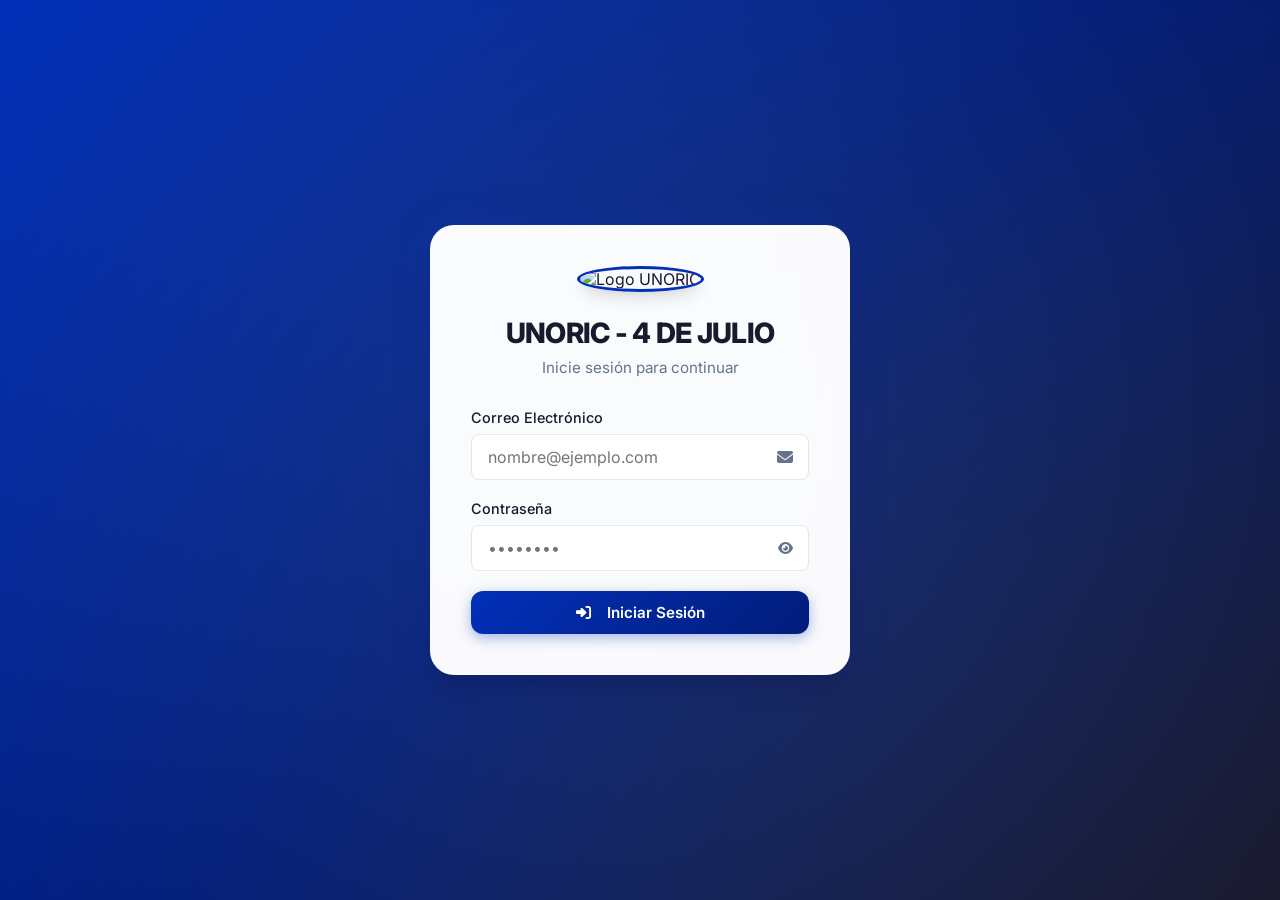
==== index.html @ 1149385a "Add new views for dashboard, lot management, monthly payments, PDF generation, regularization, membe" ====
<!DOCTYPE html>
<html lang="es">

<head>
    <meta charset="UTF-8">
    <meta name="viewport" content="width=device-width, initial-scale=1.0">
    <title>Sistema de Gestión - UNORIC 4 de Julio</title>
    <link rel="stylesheet" href="css/styles.css">
    <link rel="stylesheet" href="css/socios.css">
    <link rel="stylesheet" href="css/lotes.css">
    <link rel="stylesheet" href="css/pagos.css">
    <link rel="manifest" href="manifest.json">
    <meta name="theme-color" content="#0230B9">
    <meta name="apple-mobile-web-app-capable" content="yes">
    <meta name="apple-mobile-web-app-status-bar-style" content="black-translucent">
    <link rel="apple-touch-icon" href="https://i.ibb.co/1tgLKr62/Gemini-Generated-Image-yqe70kyqe70kyqe7.webp">
    <link rel="stylesheet" href="https://cdnjs.cloudflare.com/ajax/libs/font-awesome/6.4.0/css/all.min.css">
    <script src="https://cdn.jsdelivr.net/npm/@supabase/supabase-js@2"></script>
</head>

<body>

    <!-- Login View -->
    <div id="login-view" class="login-container">
        <div class="login-card">
            <img src="https://i.ibb.co/1tgLKr62/Gemini-Generated-Image-yqe70kyqe70kyqe7.webp" alt="Logo UNORIC"
                class="login-logo" style="border-radius: 50%;">
            <h1 class="login-title">UNORIC - 4 DE JULIO</h1>
            <p class="login-subtitle">Inicie sesión para continuar</p>

            <form id="login-form">
                <div class="form-group">
                    <label for="email" class="form-label">Correo Electrónico</label>
                    <div class="input-wrapper">
                        <input type="email" id="email" class="form-input" placeholder="nombre@ejemplo.com" required>
                        <i class="fas fa-envelope password-toggle" style="pointer-events: none;"></i>
                    </div>
                </div>
                <div class="form-group">
                    <label for="password" class="form-label">Contraseña</label>
                    <div class="input-wrapper">
                        <input type="password" id="password" class="form-input" placeholder="••••••••" required>
                        <button type="button" id="toggle-password" class="password-toggle">
                            <i class="fas fa-eye"></i>
                        </button>
                    </div>
                </div>
                <button type="submit" class="btn btn-primary">
                    <i class="fas fa-sign-in-alt" style="margin-right: 0.5rem;"></i> Iniciar Sesión
                </button>
                <div id="login-error" class="error-message"></div>
            </form>
        </div>
    </div>

    <!-- App Layout (Hidden by default) -->
    <div id="app-layout" class="app-layout hidden">
        <button id="mobile-menu-toggle" class="mobile-menu-toggle">
            <i class="fas fa-bars"></i>
        </button>

        <button id="quick-home-btn" class="mobile-menu-toggle" style="top: 4.25rem;" title="Ir al Inicio">
            <i class="fas fa-house"></i>
        </button>

        <!-- Contenedor dinámico de botones de eventos en curso -->
        <div id="live-events-container"></div>

        <aside id="sidebar" class="sidebar">
            <div class="sidebar-header">
                <img src="https://i.ibb.co/1tgLKr62/Gemini-Generated-Image-yqe70kyqe70kyqe7.webp" alt="Logo UNORIC"
                    class="sidebar-logo">
                <span class="sidebar-title">UNORIC</span>
                <button id="sidebar-close-btn" class="sidebar-close-btn" title="Cerrar menú">
                    <i class="fas fa-times"></i>
                </button>
            </div>

            <nav class="nav-menu">
                <a href="#dashboard" class="nav-item active" data-view="dashboard" data-module="dashboard">
                    <i class="fas fa-house"></i>
                    <span>Inicio</span>
                </a>

                <a href="#mensualidad" class="nav-item" data-view="mensualidad" data-module="mensualidad">
                    <i class="fas fa-calendar-check"></i>
                    <span>Cobro mensualidad</span>
                </a>

                <a href="#caja" class="nav-item" data-view="caja" data-module="caja">
                    <i class="fas fa-cash-register"></i>
                    <span>Caja</span>
                </a>

                <a href="#socios" class="nav-item" data-view="socios">
                    <i class="fas fa-users"></i>
                    <span>Socios</span>
                </a>
                <a href="#lotes" class="nav-item" data-view="lotes">
                    <i class="fas fa-map-marked-alt"></i>
                    <span>Lotes</span>
                </a>

                <a href="#cobros" class="nav-item" data-view="cobros" data-module="cobros">
                    <i class="fas fa-cash-register"></i>
                    <span>Cobros</span>
                </a>
                <a href="#convocatorias" class="nav-item" data-view="convocatorias" data-module="convocatorias">
                    <i class="fas fa-bullhorn"></i>
                    <span>Convocatorias</span>
                </a>
                <a href="#regularizacion" class="nav-item" data-view="regularizacion" data-module="regularizacion">
                    <i class="fas fa-clipboard-check"></i>
                    <span>Regularización</span>
                </a>
                <a href="#tipos_pago" class="nav-item" data-view="tipos_pago" data-module="tipos_pago">
                    <i class="fas fa-tags"></i>
                    <span>Tipos de pago</span>
                </a>

                <a href="#pdf" class="nav-item" data-view="pdf" data-module="pdf">
                    <i class="fas fa-file-pdf"></i>
                    <span>Generar PDF</span>
                </a>
            </nav>

            <div class="user-profile">
                <div class="user-avatar">
                    <i class="fas fa-user"></i>
                </div>
                <div class="user-info">
                    <div id="user-name" class="user-name">Usuario</div>
                    <div id="user-role" class="user-role">Rol</div>
                </div>
                <button id="logout-btn" class="logout-btn" title="Cerrar Sesión">
                    <i class="fas fa-sign-out-alt"></i>
                </button>
            </div>
        </aside>

        <main id="main-content" class="main-content">
            <!-- Dynamic Content will be loaded here -->
        </main>
    </div>

    <!-- Global Loader -->
    <div id="app-loader" class="app-loader hidden" aria-hidden="true">
        <div class="app-loader-card">
            <div class="app-loader-spinner" aria-hidden="true"></div>
            <div id="app-loader-text" class="app-loader-text">Cargando...</div>
        </div>
    </div>

    <!-- Socio Edit Modal -->
    <div id="socio-modal" class="modal hidden" aria-hidden="true" role="dialog" aria-modal="true">
        <div class="modal-backdrop" data-modal-close="true"></div>
        <div class="modal-card" role="document">
            <div class="modal-header">
                <div>
                    <div class="modal-title">Editar socio</div>
                    <div class="modal-subtitle">Cambiar estado (Activo / Retirado)</div>
                </div>
                <button class="modal-close" type="button" data-modal-close="true" aria-label="Cerrar">
                    <i class="fas fa-times"></i>
                </button>
            </div>

            <div class="modal-body">
                <div class="form-grid">
                    <div class="form-field">
                        <label class="form-label">Cédula</label>
                        <input id="socio-modal-cedula" class="form-input" type="text" disabled />
                    </div>
                    <div class="form-field">
                        <label class="form-label">Nombre</label>
                        <input id="socio-modal-nombre" class="form-input" type="text" disabled />
                    </div>
                </div>

                <div class="modal-section">
                    <div class="switch-row">
                        <div class="switch-labels">
                            <div class="switch-label">Retirado</div>
                        </div>

                        <label class="switch" title="Cambiar estado">
                            <input id="socio-modal-activo" type="checkbox" />
                            <span class="switch-slider"></span>
                        </label>

                        <div class="switch-labels">
                            <div class="switch-label">Activo</div>
                        </div>
                    </div>

                    <div class="helper-text">
                        Si el socio está <strong>Retirado</strong>, no se permiten cobros/pagos ni asignación de lotes.
                    </div>
                </div>

                <div id="socio-modal-msg" class="helper-text" style="display:none;"></div>
            </div>

            <div class="modal-footer">
                <button id="socio-modal-cancelar" class="btn btn-secondary" type="button"
                    data-modal-close="true">Cancelar</button>
                <button id="socio-modal-guardar" class="btn btn-primary" type="button">
                    <i class="fas fa-save" style="margin-right:0.5rem;"></i>Guardar
                </button>
            </div>
        </div>
    </div>

    <!-- Socio Create Modal -->
    <div id="socio-create-modal" class="modal hidden" aria-hidden="true" role="dialog" aria-modal="true">
        <div class="modal-backdrop" data-modal-close="true"></div>
        <div class="modal-card" role="document">
            <div class="modal-header">
                <div>
                    <div class="modal-title">Nuevo socio</div>
                    <div class="modal-subtitle">Crea un socio para poder asignar lotes y registrar cobros.</div>
                </div>
                <button class="modal-close" type="button" data-modal-close="true" aria-label="Cerrar">
                    <i class="fas fa-times"></i>
                </button>
            </div>

            <div class="modal-body">
                <div class="form-grid">
                    <div class="form-field">
                        <label class="form-label" for="socio-create-cedula">Cédula</label>
                        <input id="socio-create-cedula" class="form-input" type="text" placeholder="Ej: 1712345678" autocomplete="off" />
                    </div>
                    <div class="form-field">
                        <label class="form-label" for="socio-create-nombre">Nombre</label>
                        <input id="socio-create-nombre" class="form-input" type="text" placeholder="Nombres y apellidos" autocomplete="off" />
                    </div>
                    <div class="form-field">
                        <label class="form-label" for="socio-create-celular">Celular (opcional)</label>
                        <input id="socio-create-celular" class="form-input" type="text" placeholder="Ej: 0999999999" autocomplete="off" />
                    </div>
                    <div class="form-field">
                        <label class="form-label" for="socio-create-correo">Correo (opcional)</label>
                        <input id="socio-create-correo" class="form-input" type="email" placeholder="Ej: correo@ejemplo.com" autocomplete="off" />
                    </div>
                    <div class="form-field">
                        <label class="form-label" for="socio-create-desde">Socio desde (año, opcional)</label>
                        <input id="socio-create-desde" class="form-input" type="number" min="1900" max="2100" step="1" placeholder="Ej: 2020" />
                    </div>
                </div>

                <div class="modal-section">
                    <div class="switch-row">
                        <div class="switch-labels">
                            <div class="switch-label">Retirado</div>
                        </div>

                        <label class="switch" title="Estado del socio">
                            <input id="socio-create-activo" type="checkbox" checked />
                            <span class="switch-slider"></span>
                        </label>

                        <div class="switch-labels">
                            <div class="switch-label">Activo</div>
                        </div>
                    </div>

                    <div class="helper-text">
                        Si el socio está <strong>Retirado</strong>, no se permiten cobros/pagos ni asignación de lotes.
                    </div>
                </div>

                <div id="socio-create-msg" class="helper-text" style="display:none;"></div>
            </div>

            <div class="modal-footer">
                <button class="btn btn-secondary" type="button" data-modal-close="true">Cancelar</button>
                <button id="socio-create-guardar" class="btn btn-primary" type="button">
                    <i class="fas fa-save" style="margin-right:0.5rem;"></i>Crear
                </button>
            </div>
        </div>
    </div>

    <!-- Global Confirmation Modal -->
    <div id="confirm-modal" class="modal hidden" aria-hidden="true" role="dialog" aria-modal="true">
        <div class="modal-backdrop" id="confirm-backdrop"></div>
        <div class="modal-card" style="max-width: 400px;">
            <div class="modal-header" style="border-bottom: none; padding-bottom: 0;">
                <div>
                    <div class="modal-title" id="confirm-title" style="font-size: 1.25rem;">Confirmación</div>
                </div>
                <button class="modal-close" type="button" id="confirm-close" aria-label="Cerrar">
                    <i class="fas fa-times"></i>
                </button>
            </div>
            <div class="modal-body" id="confirm-body" style="padding-top: 1rem; font-size: 1rem; color: var(--text-muted); line-height: 1.5;">
                ¿Estás seguro de continuar?
            </div>
            <div class="modal-footer" style="border-top: none; padding-top: 1.5rem; gap: 12px;">
                <button id="confirm-btn-no" class="btn btn-secondary" style="flex: 1;">No, cancelar</button>
                <button id="confirm-btn-yes" class="btn btn-primary" style="flex: 1;">Sí, continuar</button>
            </div>
        </div>
    </div>

    <!-- Scripts -->
    <script src="js/config.js"></script>
    <script src="https://cdn.jsdelivr.net/npm/jspdf@2.5.1/dist/jspdf.umd.min.js"></script>
    <script src="https://cdn.jsdelivr.net/npm/jspdf-autotable@3.8.2/dist/jspdf.plugin.autotable.min.js"></script>
    <script src="js/app.js?v=7"></script>
    <script>
        if ('serviceWorker' in navigator) {
            window.addEventListener('load', () => {
                navigator.serviceWorker.register('./service-worker.js')
                    .then(reg => console.log('Service Worker registrado con éxito:', reg.scope))
                    .catch(err => console.error('Error al registrar el Service Worker:', err));
            });
        }
    </script>
</body>

</html>
---- css/styles.css ----
@import url('https://fonts.googleapis.com/css2?family=Inter:wght@400;500;600;700;800&display=swap');

:root {
    /* Nueva paleta UNORIC - 4 DE JULIO */
    --primary-color: #0230B9;
    --primary-hover: #021d7a;
    --primary-light: rgba(2, 48, 185, 0.1);
    --accent-green: #C9D99B;
    --accent-red: #D83F3B;
    --accent-red-hover: #b8312e;
    --accent-pink: #F1988F;
    --neutral-gray: #6B696C;

    --bg-color: #f8fafc;
    --card-bg: #ffffff;
    --text-color: #1a1a2e;
    --text-muted: #64748b;
    --error-color: #D83F3B;
    --success-color: #22c55e;
    --warning-color: #f59e0b;
    --info-color: #0230B9;
    --border-color: #e2e8f0;

    --shadow-sm: 0 1px 2px 0 rgba(0, 0, 0, 0.05);
    --shadow: 0 4px 6px -1px rgba(0, 0, 0, 0.1), 0 2px 4px -1px rgba(0, 0, 0, 0.06);
    --shadow-lg: 0 10px 15px -3px rgba(0, 0, 0, 0.1), 0 4px 6px -2px rgba(0, 0, 0, 0.05);
    --shadow-xl: 0 20px 25px -5px rgba(0, 0, 0, 0.1), 0 10px 10px -5px rgba(0, 0, 0, 0.04);

    --radius-sm: 0.375rem;
    --radius-md: 0.5rem;
    --radius-lg: 0.75rem;
    --radius-xl: 1rem;
    --radius-2xl: 1.5rem;

    --transition-fast: 150ms ease;
    --transition-normal: 200ms ease;
    --transition-slow: 300ms ease;
}

* {
    box-sizing: border-box;
    margin: 0;
    padding: 0;
    font-family: 'Inter', -apple-system, BlinkMacSystemFont, 'Segoe UI', Roboto, sans-serif;
}

body {
    background-color: var(--bg-color);
    color: var(--text-color);
    height: 100vh;
    display: flex;
    flex-direction: column;
    -webkit-font-smoothing: antialiased;
    -moz-osx-font-smoothing: grayscale;
}

/* Login Styles - Diseño Premium */
.login-container {
    display: flex;
    justify-content: center;
    align-items: center;
    min-height: 100vh;
    padding: 1rem;
    background: linear-gradient(135deg, #0230B9 0%, #021d7a 50%, #1a1a2e 100%);
    position: relative;
    overflow: hidden;
}

.login-container::before {
    content: '';
    position: absolute;
    top: -50%;
    left: -50%;
    width: 200%;
    height: 200%;
    background: radial-gradient(circle, rgba(201, 217, 155, 0.1) 0%, transparent 50%);
    animation: pulse 15s ease-in-out infinite;
}

@keyframes pulse {

    0%,
    100% {
        transform: scale(1);
        opacity: 0.5;
    }

    50% {
        transform: scale(1.1);
        opacity: 0.8;
    }
}

.login-card {
    background: rgba(255, 255, 255, 0.98);
    backdrop-filter: blur(20px);
    padding: 2.5rem;
    border-radius: var(--radius-2xl);
    box-shadow: var(--shadow-xl), 0 0 40px rgba(2, 48, 185, 0.15);
    width: 100%;
    max-width: 420px;
    text-align: center;
    position: relative;
    z-index: 1;
    border: 1px solid rgba(255, 255, 255, 0.2);
}

@media (max-width: 480px) {
    .login-card {
        padding: 1.5rem;
    }
    
    .login-logo {
        width: 80px;
        height: 80px;
    }
}

.login-logo {
    width: 100px;
    height: 100px;
    margin-bottom: 1.5rem;
    object-fit: contain;
    border-radius: 50%;
    box-shadow: var(--shadow-lg);
    border: 3px solid var(--primary-color);
    transition: transform var(--transition-slow);
}

.login-logo:hover {
    transform: scale(1.05);
}

.login-title {
    font-size: 1.75rem;
    font-weight: 800;
    margin-bottom: 0.5rem;
    color: var(--text-color);
    letter-spacing: -0.025em;
}

.login-subtitle {
    color: var(--text-muted);
    margin-bottom: 2rem;
    font-size: 0.95rem;
}

.form-group {
    margin-bottom: 1.25rem;
    text-align: left;
    position: relative;
}

.form-label {
    display: block;
    margin-bottom: 0.5rem;
    font-size: 0.9rem;
    font-weight: 500;
    color: var(--text-color);
}

.input-wrapper {
    position: relative;
}

.form-input {
    width: 100%;
    padding: 0.75rem 1rem;
    padding-right: 2.5rem;
    /* Space for icon */
    border: 1px solid var(--border-color);
    border-radius: 0.5rem;
    font-size: 1rem;
    transition: border-color 0.2s, box-shadow 0.2s;
}

.form-input:focus {
    outline: none;
    border-color: var(--primary-color);
    box-shadow: 0 0 0 3px color-mix(in srgb, var(--primary-color) 20%, transparent);
}

.password-toggle {
    position: absolute;
    right: 1rem;
    top: 50%;
    transform: translateY(-50%);
    color: var(--text-muted);
    cursor: pointer;
    background: none;
    border: none;
    padding: 0;
}

.password-toggle:hover {
    color: var(--text-color);
}

.btn {
    display: inline-flex;
    justify-content: center;
    align-items: center;
    padding: 0.75rem 1.5rem;
    border: none;
    border-radius: var(--radius-lg);
    font-size: 0.95rem;
    font-weight: 600;
    cursor: pointer;
    transition: all var(--transition-normal);
    width: 100%;
    gap: 0.5rem;
}

.btn-primary {
    background: linear-gradient(135deg, var(--primary-color) 0%, var(--primary-hover) 100%);
    color: white;
    box-shadow: 0 4px 14px rgba(2, 48, 185, 0.35);
}

.btn-primary:hover {
    background: linear-gradient(135deg, var(--primary-hover) 0%, #011456 100%);
    transform: translateY(-1px);
    box-shadow: 0 6px 20px rgba(2, 48, 185, 0.45);
}

.btn-secondary {
    background-color: var(--bg-color);
    color: var(--text-color);
    border: 1px solid var(--border-color);
}

.btn-outline {
    background-color: transparent;
    color: var(--primary-color);
    border: 1px solid var(--primary-color);
}

.btn-outline:hover {
    background-color: var(--primary-color);
    color: white;
}

/* ==========================================
   DASHBOARD - REPORTES PDF
   ========================================== */

.reports-section {
    margin-top: 2rem;
}

.reports-tabs {
    display: flex;
    gap: 0.5rem;
    padding: 0.5rem;
    background: color-mix(in srgb, var(--primary-color) 6%, white);
    border: 1px solid var(--border-color);
    border-radius: var(--radius-xl);
    margin-bottom: 1rem;
}

.reports-tab {
    appearance: none;
    border: 1px solid transparent;
    background: transparent;
    color: var(--text-color);
    font-weight: 700;
    padding: 0.65rem 1rem;
    border-radius: var(--radius-lg);
    cursor: pointer;
    transition: background-color var(--transition-normal), border-color var(--transition-normal);
}

.reports-tab:hover {
    background: color-mix(in srgb, var(--primary-color) 10%, white);
}

.reports-tab.active {
    background: linear-gradient(135deg, var(--primary-color) 0%, var(--primary-hover) 100%);
    color: white;
    border-color: color-mix(in srgb, var(--primary-color) 30%, white);
    box-shadow: 0 6px 18px rgba(2, 48, 185, 0.25);
}

/* ==========================================
   PDF - VISTA PREVIA EN "HOJA"
   ========================================== */

.pdf-preview-stage {
    position: relative;
    padding: 1rem;
    border: 1px solid var(--border-color);
    border-radius: var(--radius-xl);

    /* Viewport: don't show the full "page" */
    max-height: 540px;
    overflow-x: auto;
    overflow-y: hidden;

    /* Soft background like the example */
    background: linear-gradient(
        to bottom,
        color-mix(in srgb, var(--primary-color) 10%, var(--bg-color)) 0%,
        color-mix(in srgb, var(--primary-color) 4%, var(--bg-color)) 45%,
        color-mix(in srgb, var(--primary-color) 10%, var(--bg-color)) 100%
    );
}

/* Center the paper inside the viewport */
.pdf-preview-viewport-inner {
    min-width: 100%;
    display: flex;
    justify-content: center;
}

.pdf-preview-paper {
    --pdf-aspect: 210 / 297;
    width: min(100%, 920px);
    margin: 0 auto;
    background: var(--card-bg);
    border: 1px solid var(--border-color);
    border-radius: var(--radius-xl);
    box-shadow: var(--shadow-lg);
    aspect-ratio: var(--pdf-aspect);
}

.pdf-preview-paper[data-orientation="landscape"] {
    --pdf-aspect: 297 / 210;
    width: min(100%, 1120px);
}

.pdf-preview-paper-inner {
    height: 100%;
    display: flex;
    flex-direction: column;
    gap: 0.75rem;
    padding: 1rem;
}

.pdf-preview-paper {
    position: relative;
    overflow: hidden;
}

/* Fade-out after ~top portion of the viewport, like a disappearing page */
.pdf-preview-stage::after {
    content: '';
    position: absolute;
    left: 0;
    right: 0;
    bottom: 0;
    height: 55%;
    pointer-events: none;
    background: linear-gradient(
        to bottom,
        transparent 0%,
        color-mix(in srgb, var(--primary-color) 10%, var(--bg-color)) 70%,
        color-mix(in srgb, var(--primary-color) 10%, var(--bg-color)) 100%
    );
}

.pdf-preview-bar {
    border-radius: var(--radius-lg);
    overflow: hidden;
    border: 1px solid color-mix(in srgb, var(--primary-color) 20%, white);
}

.pdf-preview-bar-left {
    padding: 1rem;
    background: linear-gradient(135deg, var(--primary-color) 0%, var(--primary-hover) 100%);
    color: white;
}

.pdf-preview-bar-title {
    font-weight: 800;
    font-size: 1.15rem;
    letter-spacing: -0.01em;
}

.pdf-preview-bar-subtitle {
    margin-top: 0.25rem;
    opacity: 0.92;
    font-size: 0.95rem;
}

.pdf-preview-bar-date {
    margin-top: 0.5rem;
    opacity: 0.9;
    font-size: 0.9rem;
}

.pdf-preview-table.table-container {
    flex: 0 0 auto;
    overflow-x: auto;
    overflow-y: hidden;
    box-shadow: none;
    border: 1px solid var(--border-color);
    border-radius: var(--radius-lg);
}

/* This fills the remaining page and makes the content fade away */
.pdf-preview-tail {
    flex: 1;
    border-radius: var(--radius-lg);
    background: linear-gradient(
        to bottom,
        transparent 0%,
        color-mix(in srgb, var(--primary-color) 6%, var(--bg-color)) 85%,
        color-mix(in srgb, var(--primary-color) 6%, var(--bg-color)) 100%
    );
}

.reports-panel {
    padding-top: 0.25rem;
}

.reports-checks {
    display: flex;
    flex-wrap: wrap;
    gap: 0.75rem;
    padding: 0.75rem;
    border: 1px solid var(--border-color);
    border-radius: var(--radius-xl);
    background: var(--bg-color);
}

.check-inline {
    display: inline-flex;
    align-items: center;
    gap: 0.5rem;
    font-weight: 600;
    color: var(--text-color);
}

.check-inline input {
    width: 18px;
    height: 18px;
    accent-color: var(--primary-color);
}

.btn-secondary:hover {
    background-color: var(--primary-light);
    border-color: var(--primary-color);
    color: var(--primary-color);
}

.btn-sm {
    padding: 0.5rem 1rem;
    font-size: 0.875rem;
}

.error-message {
    color: var(--error-color);
    font-size: 0.875rem;
    margin-top: 1rem;
    display: none;
    padding: 0.75rem;
    background-color: rgba(216, 63, 59, 0.1);
    border-radius: var(--radius-md);
    border: 1px solid rgba(216, 63, 59, 0.2);
}

/* App Layout */
.app-layout {
    display: flex;
    height: 100vh;
    overflow: hidden;
}

.sidebar {
    width: 260px;
    background: linear-gradient(180deg, #0230B9 0%, #021d7a 100%);
    display: flex;
    flex-direction: column;
    transition: transform var(--transition-slow);
    box-shadow: 4px 0 20px rgba(0, 0, 0, 0.1);
}

.sidebar-header {
    padding: 1.5rem;
    display: flex;
    align-items: center;
    gap: 0.75rem;
    border-bottom: 1px solid rgba(255, 255, 255, 0.1);
}

.sidebar-logo {
    width: 44px;
    height: 44px;
    border-radius: 50%;
    border: 2px solid rgba(255, 255, 255, 0.3);
    object-fit: cover;
    flex-shrink: 0;
}

.sidebar-title {
    font-weight: 700;
    font-size: 1.1rem;
    color: white;
    letter-spacing: -0.01em;
    flex: 1;
}

.sidebar-close-btn {
    background: rgba(255, 255, 255, 0.1);
    border: none;
    color: rgba(255, 255, 255, 0.7);
    width: 32px;
    height: 32px;
    border-radius: var(--radius-md);
    cursor: pointer;
    display: flex;
    align-items: center;
    justify-content: center;
    transition: all var(--transition-fast);
    flex-shrink: 0;
}

.sidebar-close-btn:hover {
    background: rgba(255, 255, 255, 0.2);
    color: white;
}

.nav-menu {
    flex: 1;
    padding: 1rem 0.75rem;
    overflow-y: auto;
}

.nav-item {
    display: flex;
    align-items: center;
    gap: 0.75rem;
    padding: 0.85rem 1rem;
    color: rgba(255, 255, 255, 0.8);
    text-decoration: none;
    border-radius: var(--radius-lg);
    margin-bottom: 0.35rem;
    transition: all var(--transition-normal);
    font-weight: 500;
}

.nav-item:hover {
    background-color: rgba(255, 255, 255, 0.1);
    color: white;
}

.nav-item.active {
    background-color: rgba(255, 255, 255, 0.15);
    color: white;
    font-weight: 600;
    box-shadow: inset 3px 0 0 var(--accent-green);
}

.nav-item i {
    width: 20px;
    text-align: center;
    font-size: 1.05rem;
}

.user-profile {
    padding: 1rem;
    border-top: 1px solid rgba(255, 255, 255, 0.1);
    display: flex;
    align-items: center;
    gap: 0.75rem;
    background: rgba(0, 0, 0, 0.15);
}

.user-avatar {
    width: 38px;
    height: 38px;
    background: linear-gradient(135deg, var(--accent-green) 0%, #a8c060 100%);
    color: #1a1a2e;
    border-radius: 50%;
    display: flex;
    align-items: center;
    justify-content: center;
    font-weight: 700;
}

.user-info {
    flex: 1;
    overflow: hidden;
}

.user-name {
    font-size: 0.9rem;
    font-weight: 600;
    white-space: nowrap;
    overflow: hidden;
    text-overflow: ellipsis;
    color: white;
}

.user-role {
    font-size: 0.8rem;
    color: rgba(255, 255, 255, 0.6);
}

.logout-btn {
    background: none;
    border: none;
    color: rgba(255, 255, 255, 0.6);
    cursor: pointer;
    padding: 0.5rem;
    transition: color var(--transition-fast);
}

.logout-btn:hover {
    color: var(--accent-red);
}

.main-content {
    flex: 1;
    min-width: 0;
    overflow-y: auto;
    overflow-x: hidden;
    padding: 2rem;
    background-color: var(--bg-color);
}

.module-header {
    margin-bottom: 2rem;
    display: flex;
    align-items: center;
    justify-content: space-between;
    gap: 1rem;
}

@media (max-width: 640px) {
    .module-header {
        flex-direction: column;
        align-items: flex-start;
        margin-bottom: 1.5rem;
    }
    
    .header-actions {
        width: 100%;
    }
    
    .header-actions .btn {
        width: 100%;
    }
}

.module-header-row {
    display: flex;
    align-items: center;
    justify-content: space-between;
    gap: 1rem;
    flex-wrap: wrap;
}

.module-title {
    font-size: 1.8rem;
    font-weight: 700;
    color: var(--text-color);
}

.construction-placeholder {
    display: flex;
    flex-direction: column;
    align-items: center;
    justify-content: center;
    height: 60vh;
    color: var(--text-muted);
    text-align: center;
}

.construction-icon {
    font-size: 4rem;
    margin-bottom: 1.5rem;
    color: #d1d5db;
}

/* Sidebar Toggle Button - Siempre visible */
.mobile-menu-toggle {
    display: flex;
    align-items: center;
    justify-content: center;
    position: fixed;
    top: 1rem;
    left: 1rem;
    z-index: 60;
    background: var(--primary-color);
    color: white;
    border: none;
    padding: 0.65rem;
    border-radius: var(--radius-lg);
    box-shadow: var(--shadow-lg);
    cursor: pointer;
    transition: all var(--transition-normal);
    width: 42px;
    height: 42px;
}

.mobile-menu-toggle:hover {
    background: var(--primary-hover);
    transform: scale(1.05);
}

.mobile-menu-toggle i {
    font-size: 1.1rem;
}

/* Sidebar Collapsible */
.sidebar {
    position: fixed;
    height: 100%;
    z-index: 50;
    transform: translateX(-100%);
    transition: transform var(--transition-slow);
}

.sidebar.open {
    transform: translateX(0);
}

/* Main content adjustments */
.main-content {
    margin-left: 0;
    padding-left: 4rem;
    transition: margin-left var(--transition-slow), padding-left var(--transition-slow);
}

.sidebar.open~.main-content,
.app-layout:has(.sidebar.open) .main-content {
    margin-left: 260px;
    padding-left: 2rem;
}

@media (max-width: 768px) {
    .main-content {
        padding: 1rem;
        padding-top: 4rem;
        padding-left: 1rem;
    }

    .sidebar.open~.main-content,
    .app-layout:has(.sidebar.open) .main-content {
        margin-left: 0;
        padding-left: 1rem;
    }
}

.hidden {
    display: none !important;
}

/* Base Utilities */
.grid { display: grid; }
.grid-cols-1 { grid-template-columns: repeat(1, minmax(0, 1fr)); }
.grid-cols-2 { grid-template-columns: repeat(2, minmax(0, 1fr)); }
.grid-cols-3 { grid-template-columns: repeat(3, minmax(0, 1fr)); }
.grid-cols-4 { grid-template-columns: repeat(4, minmax(0, 1fr)); }

.gap-2 { gap: 0.5rem; }
.gap-4 { gap: 1rem; }
.col-span-2 { grid-column: span 2 / span 2; }

@media (max-width: 640px) {
    .grid-cols-2, .grid-cols-3, .grid-cols-4 {
        grid-template-columns: 1fr;
    }
    .col-span-2 {
        grid-column: span 1 / span 1;
    }
}
.mt-1 { margin-top: 0.25rem; }
.mt-2 { margin-top: 0.5rem; }
.mt-4 { margin-top: 1rem; }
.mt-6 { margin-top: 1.5rem; }
.text-xs { font-size: 0.75rem; }
.text-sm { font-size: 0.875rem; }
.text-muted { color: var(--text-muted); }
.font-bold { font-weight: 700; }
.cursor-pointer { cursor: pointer; }

/* Global Loader */
.app-loader {
    position: fixed;
    inset: 0;
    background: rgba(243, 244, 246, 0.65);
    display: flex;
    align-items: center;
    justify-content: center;
    z-index: 100;
}

.app-loader-card {
    background: var(--card-bg);
    border: 1px solid var(--border-color);
    border-radius: 0.75rem;
    box-shadow: var(--shadow);
    padding: 1.25rem 1.5rem;
    display: flex;
    align-items: center;
    gap: 0.75rem;
}

.app-loader-spinner {
    width: 28px;
    height: 28px;
    border-radius: 50%;
    border: 3px solid var(--border-color);
    border-top-color: var(--primary-color);
    animation: appSpin 0.9s linear infinite;
}

.app-loader-text {
    color: var(--text-color);
    font-weight: 600;
}

@keyframes appSpin {
    to {
        transform: rotate(360deg);
    }
}

/* Modal */
.modal {
    position: fixed;
    inset: 0;
    z-index: 120;
    display: flex;
    align-items: center;
    justify-content: center;
    padding: 1rem;
}

.modal-backdrop {
    position: absolute;
    inset: 0;
    background: rgba(17, 24, 39, 0.35);
}

.modal-card {
    position: relative;
    width: 100%;
    max-width: 640px;
    background: var(--card-bg);
    border: 1px solid var(--border-color);
    border-radius: 0.75rem;
    box-shadow: var(--shadow);
    overflow: hidden;
}

.modal-header {
    padding: 1rem 1.25rem;
    border-bottom: 1px solid var(--border-color);
    display: flex;
    align-items: flex-start;
    justify-content: space-between;
    gap: 1rem;
}

.modal-title {
    font-weight: 800;
    font-size: 1.1rem;
    color: var(--text-color);
}

.modal-subtitle {
    margin-top: 0.25rem;
    font-size: 0.9rem;
    color: var(--text-muted);
}

.modal-close {
    background: none;
    border: none;
    color: var(--text-muted);
    cursor: pointer;
    padding: 0.35rem;
}

.modal-close:hover {
    color: var(--text-color);
}

.modal-body {
    padding: 1.25rem;
}

.modal-footer {
    padding: 1rem 1.25rem;
    border-top: 1px solid var(--border-color);
    display: flex;
    justify-content: flex-end;
    gap: 0.75rem;
}

@media (max-width: 640px) {
    .modal-footer {
        flex-direction: column-reverse;
        gap: 0.5rem;
    }
    
    .modal-footer .btn {
        width: 100%;
    }
}

.modal-section {
    margin-top: 1rem;
    padding-top: 1rem;
    border-top: 1px solid var(--border-color);
}

/* Switch */
.switch-row {
    display: flex;
    align-items: center;
    justify-content: center;
    gap: 0.75rem;
    flex-wrap: wrap;
}

.switch-label {
    font-weight: 600;
    color: var(--text-muted);
}

.switch {
    position: relative;
    display: inline-block;
    width: 56px;
    height: 32px;
}

.switch input {
    opacity: 0;
    width: 0;
    height: 0;
}

.switch-slider {
    position: absolute;
    cursor: pointer;
    inset: 0;
    background-color: var(--border-color);
    border-radius: 9999px;
    transition: background-color 0.2s;
}

.switch-slider:before {
    position: absolute;
    content: "";
    height: 24px;
    width: 24px;
    left: 4px;
    top: 4px;
    background-color: var(--card-bg);
    border: 1px solid var(--border-color);
    border-radius: 50%;
    transition: transform 0.2s;
}

.switch input:checked+.switch-slider {
    background-color: var(--primary-color);
}

.switch input:checked+.switch-slider:before {
    transform: translateX(24px);
}

.switch input:disabled+.switch-slider {
    opacity: 0.7;
    cursor: not-allowed;
}

/* ==========================================
   DASHBOARD STYLES
   ========================================== */

/* Hero Section */
.dash-hero {
    background: linear-gradient(135deg, var(--primary-color) 0%, var(--primary-hover) 100%);
    border-radius: var(--radius-xl);
    padding: 2rem 2.5rem;
    margin-bottom: 2rem;
    position: relative;
    overflow: hidden;
    color: white;
}

.dash-hero::before {
    content: '';
    position: absolute;
    top: -50%;
    right: -20%;
    width: 50%;
    height: 200%;
    background: radial-gradient(circle, rgba(201, 217, 155, 0.15) 0%, transparent 60%);
    pointer-events: none;
}

.hero-content {
    position: relative;
    z-index: 1;
}

.hero-title {
    font-size: 1.75rem;
    font-weight: 800;
    margin-bottom: 0.5rem;
    letter-spacing: -0.02em;
}

.hero-subtitle {
    font-size: 1rem;
    opacity: 0.85;
    font-weight: 500;
}

/* Section Titles */
.section-title {
    display: flex;
    align-items: center;
    gap: 0.75rem;
    font-size: 1.1rem;
    font-weight: 700;
    color: var(--text-color);
    margin-bottom: 1.25rem;
}

.section-title i {
    color: var(--primary-color);
}

/* Stats Section */
.stats-section {
    margin-bottom: 2rem;
}

.stats-grid-dashboard {
    display: grid;
    grid-template-columns: repeat(2, 1fr) repeat(3, 1fr);
    gap: 1rem;
}

@media (max-width: 1200px) {
    .stats-grid-dashboard {
        grid-template-columns: repeat(2, 1fr);
    }
}

@media (max-width: 768px) {
    .stats-grid-dashboard {
        grid-template-columns: 1fr;
    }
}

/* Large Stat Cards */
.stat-card-lg {
    background: var(--card-bg);
    border-radius: var(--radius-xl);
    padding: 1.5rem;
    box-shadow: var(--shadow);
    border: 1px solid var(--border-color);
    display: flex;
    flex-direction: column;
    gap: 0.75rem;
    transition: all var(--transition-normal);
}

.stat-card-lg:hover {
    transform: translateY(-2px);
    box-shadow: var(--shadow-lg);
}

.stat-card-icon {
    width: 48px;
    height: 48px;
    border-radius: var(--radius-lg);
    display: flex;
    align-items: center;
    justify-content: center;
    font-size: 1.25rem;
}

.stat-blue .stat-card-icon {
    background: linear-gradient(135deg, rgba(2, 48, 185, 0.15) 0%, rgba(2, 48, 185, 0.05) 100%);
    color: var(--primary-color);
}

.stat-pink .stat-card-icon {
    background: linear-gradient(135deg, rgba(241, 152, 143, 0.25) 0%, rgba(241, 152, 143, 0.1) 100%);
    color: #c06a63;
}

.stat-card-content {
    display: flex;
    flex-direction: column;
}

.stat-card-value {
    font-size: 2.25rem;
    font-weight: 800;
    color: var(--text-color);
    line-height: 1.1;
    letter-spacing: -0.03em;
}

.stat-card-label {
    font-size: 0.9rem;
    color: var(--text-muted);
    font-weight: 500;
}

.stat-card-footer {
    display: flex;
    gap: 0.5rem;
    flex-wrap: wrap;
    margin-top: auto;
}

.stat-badge {
    padding: 0.25rem 0.65rem;
    border-radius: 9999px;
    font-size: 0.75rem;
    font-weight: 600;
}

.stat-badge-success {
    background-color: rgba(34, 197, 94, 0.15);
    color: #16a34a;
}

.stat-badge-muted {
    background-color: var(--bg-color);
    color: var(--text-muted);
}

.stat-badge-info {
    background-color: rgba(2, 48, 185, 0.1);
    color: var(--primary-color);
}

/* Small Stat Cards (Etapas) */
.stat-card-sm {
    background: var(--card-bg);
    border-radius: var(--radius-xl);
    padding: 1.25rem;
    box-shadow: var(--shadow-sm);
    border: 1px solid var(--border-color);
    display: flex;
    flex-direction: column;
    align-items: center;
    text-align: center;
    gap: 0.5rem;
    transition: all var(--transition-normal);
}

.stat-card-sm:hover {
    transform: translateY(-2px);
    box-shadow: var(--shadow);
}

.stat-card-header {
    display: flex;
    align-items: center;
    gap: 0.5rem;
    font-size: 0.85rem;
    font-weight: 600;
    color: var(--text-muted);
}

.stat-card-value-sm {
    font-size: 1.75rem;
    font-weight: 800;
    line-height: 1;
}

.stat-card-label-sm {
    font-size: 0.8rem;
    font-weight: 500;
}

/* Etapa Colors */
.etapa-verde {
    border-left: 4px solid #22c55e;
}

.etapa-verde .stat-card-value-sm {
    color: #16a34a;
}

.etapa-verde .stat-card-header i {
    color: #22c55e;
}

.etapa-rojo {
    border-left: 4px solid var(--accent-red);
}

.etapa-rojo .stat-card-value-sm {
    color: var(--accent-red);
}

.etapa-rojo .stat-card-header i {
    color: var(--accent-red);
}

.etapa-cafe {
    border-left: 4px solid #a16207;
}

.etapa-cafe .stat-card-value-sm {
    color: #a16207;
}

.etapa-cafe .stat-card-header i {
    color: #a16207;
}

/* Quick Access Section */
.quick-access-section {
    margin-bottom: 2rem;
}

.quick-access-grid {
    display: grid;
    grid-template-columns: repeat(auto-fill, minmax(280px, 1fr));
    gap: 1rem;
}

.quick-card {
    background: var(--card-bg);
    border-radius: var(--radius-xl);
    padding: 1.5rem;
    box-shadow: var(--shadow-sm);
    border: 1px solid var(--border-color);
    display: flex;
    flex-direction: column;
    gap: 1rem;
    transition: all var(--transition-normal);
}

.quick-card:hover {
    box-shadow: var(--shadow);
    border-color: var(--primary-light);
}

.quick-card-icon {
    width: 44px;
    height: 44px;
    border-radius: var(--radius-lg);
    display: flex;
    align-items: center;
    justify-content: center;
    font-size: 1.15rem;
}

.quick-card-icon.icon-primary {
    background: linear-gradient(135deg, var(--primary-color) 0%, var(--primary-hover) 100%);
}

.quick-card-icon.icon-green {
    background: linear-gradient(135deg, #22c55e 0%, #16a34a 100%);
}

.quick-card-icon.icon-pink {
    background: linear-gradient(135deg, var(--accent-pink) 0%, #e07a71 100%);
}

.quick-card-icon.icon-red {
    background: linear-gradient(135deg, var(--accent-red) 0%, #b8312e 100%);
}

.quick-card-icon.icon-gray {
    background: linear-gradient(135deg, var(--neutral-gray) 0%, #555 100%);
}

/* Asegurar iconos blancos en quick-cards */
.quick-card-icon i {
    color: white;
}

.quick-card-content h3 {
    font-size: 1rem;
    font-weight: 700;
    color: var(--text-color);
    margin-bottom: 0.25rem;
}

.quick-card-content p {
    font-size: 0.85rem;
    color: var(--text-muted);
    line-height: 1.4;
}

.quick-card .btn {
    width: auto;
    align-self: flex-start;
    margin-top: auto;
    padding: 0.6rem 1rem;
    font-size: 0.85rem;
}

.quick-card .btn i {
    font-size: 0.8rem;
    transition: transform var(--transition-fast);
}

.quick-card .btn:hover i {
    transform: translateX(3px);
}

/* Helper text */
.helper-text {
    font-size: 0.875rem;
    padding: 0.75rem 1rem;
    border-radius: var(--radius-md);
    margin-top: 1rem;
}

.helper-text.error {
    background-color: rgba(216, 63, 59, 0.1);
    color: var(--accent-red);
    border: 1px solid rgba(216, 63, 59, 0.2);
}

.helper-text.success {
    background-color: rgba(34, 197, 94, 0.1);
    color: #16a34a;
    border: 1px solid rgba(34, 197, 94, 0.2);
}

/* Animation for stat values */
@keyframes countUp {
    from {
        opacity: 0;
        transform: translateY(10px);
    }

    to {
        opacity: 1;
        transform: translateY(0);
    }
}

.stat-card-value,
.stat-card-value-sm {
    animation: countUp 0.4s ease-out;
}

/* Dashboard Live Event Buttons */
.live-event-btn {
    position: fixed;
    left: 1rem;
    z-index: 60;
    width: 42px;
    height: 42px;
    border-radius: var(--radius-lg);
    border: none;
    color: white;
    box-shadow: var(--shadow-lg);
    cursor: pointer;
    display: flex;
    align-items: center;
    justify-content: center;
    font-size: 1.1rem;
    transition: all var(--transition-normal);
}

.live-event-btn:hover {
    transform: scale(1.05);
    filter: brightness(1.1);
}

.live-event-btn .live-dot {
    position: absolute;
    top: 4px;
    right: 4px;
    width: 9px;
    height: 9px;
    background-color: #ff3b3b;
    border-radius: 50%;
    border: 2px solid white;
    animation: livePulse 1.5s infinite;
}

@keyframes livePulse {
    0% { transform: scale(0.9); opacity: 0.8; }
    50% { transform: scale(1.2); opacity: 1; }
    100% { transform: scale(0.9); opacity: 0.8; }
}

.btn-blue { background: #0230B9; }
.btn-red { background: #D83F3B; }
.btn-green { background: #22c55e; }
.btn-yellow { background: #f59e0b; }
.btn-orange { background: #f97316; }
.btn-black { background: #1a1a2e; }

/* Ocultar botones cuando el sidebar está abierto (mismo comportamiento que Home) */
.sidebar.open ~ .mobile-menu-toggle,
.app-layout:has(.sidebar.open) .mobile-menu-toggle,
.sidebar.open ~ #live-events-container .live-event-btn,
.app-layout:has(.sidebar.open) .live-event-btn {
    opacity: 0;
    pointer-events: none;
}
---- css/socios.css ----
/* Stats Grid */
.stats-grid {
    display: grid;
    grid-template-columns: repeat(auto-fit, minmax(240px, 1fr));
    gap: 1.5rem;
    margin-bottom: 2rem;
}

@media (max-width: 640px) {
    .stats-grid {
        grid-template-columns: 1fr;
        gap: 1rem;
    }
    
    .stat-card {
        padding: 1rem;
    }
    
    .stat-value {
        font-size: 1.25rem;
    }
}

.stat-card {
    background: var(--card-bg);
    padding: 1.5rem;
    border-radius: 0.75rem;
    box-shadow: var(--shadow);
    display: flex;
    align-items: center;
    gap: 1rem;
}

.stat-icon {
    width: 48px;
    height: 48px;
    border-radius: 0.75rem;
    display: flex;
    align-items: center;
    justify-content: center;
    font-size: 1.25rem;
    flex-shrink: 0;
}

.stat-icon i {
    line-height: 1;
}

.icon-blue {
    background-color: #dbeafe;
    color: #2563eb;
}

.icon-green {
    background-color: #d1fae5;
    color: #059669;
}

.icon-red {
    background-color: #fee2e2;
    color: #dc2626;
}

.stat-info {
    display: flex;
    flex-direction: column;
}

.stat-label {
    font-size: 0.875rem;
    color: var(--text-muted);
}

.stat-value {
    font-size: 1.5rem;
    font-weight: 700;
    color: var(--text-color);
}

/* Filters Bar */
.filters-bar {
    background: var(--card-bg);
    padding: 1rem;
    border-radius: 0.75rem;
    box-shadow: var(--shadow);
    margin-bottom: 1.5rem;
    display: flex;
    flex-wrap: wrap;
    gap: 1rem;
    align-items: center;
    justify-content: space-between;
}

@media (max-width: 768px) {
    .filters-bar {
        flex-direction: column;
        align-items: stretch;
    }
    
    .search-wrapper {
        width: 100%;
        min-width: 0;
    }
    
    .filter-group {
        display: grid;
        grid-template-columns: 1fr 1fr;
        width: 100%;
    }
    
    .filter-select {
        width: 100%;
    }
}

.search-wrapper {
    position: relative;
    flex: 1;
    min-width: 250px;
}

.search-icon {
    position: absolute;
    left: 1rem;
    top: 50%;
    transform: translateY(-50%);
    color: var(--text-muted);
}

.search-input {
    width: 100%;
    padding: 0.75rem 1rem 0.75rem 2.5rem;
    border: 1px solid var(--border-color);
    border-radius: 0.5rem;
    font-size: 0.95rem;
}

.search-input:focus {
    outline: none;
    border-color: var(--primary-color);
}

.filter-group {
    display: flex;
    gap: 0.75rem;
    flex-wrap: wrap;
}

.filter-select {
    padding: 0.75rem 2rem 0.75rem 1rem;
    border: 1px solid var(--border-color);
    border-radius: 0.5rem;
    background-color: white;
    font-size: 0.9rem;
    cursor: pointer;
}

/* Table */
.table-container {
    background: var(--card-bg);
    border-radius: 0.75rem;
    box-shadow: var(--shadow);
    overflow-x: auto;
    width: 100%;
    max-width: 100%;
}

.data-table {
    width: 100%;
    border-collapse: collapse;
    white-space: nowrap;
}

.data-table th,
.data-table td {
    padding: 1rem;
    text-align: left;
    border-bottom: 1px solid var(--border-color);
}

.data-table th {
    background-color: #f9fafb;
    font-weight: 600;
    color: var(--text-muted);
    font-size: 0.85rem;
    text-transform: uppercase;
    letter-spacing: 0.05em;
}

.data-table tr:last-child td {
    border-bottom: none;
}

.data-table tr:hover {
    background-color: #f9fafb;
}

@media (max-width: 768px) {
    .data-table th, .data-table td {
        padding: 0.75rem 0.5rem;
        font-size: 0.8rem;
    }
    
    .socio-name {
        font-size: 0.85rem;
    }
    
    .lote-number {
        font-size: 0.9rem;
    }
    
    .etapa-badge {
        padding: 0.15rem 0.5rem;
        min-width: 60px;
        font-size: 0.75rem;
    }
}

.data-table th:last-child, 
.data-table td:last-child {
    text-align: right;
    padding-right: 1.5rem;
}

/* Badges */
.badge {
    display: inline-flex;
    align-items: center;
    padding: 0.25rem 0.75rem;
    border-radius: 9999px;
    font-size: 0.75rem;
    font-weight: 600;
}

.badge-success {
    background-color: #ecfdf5;
    color: #059669;
}

.badge-warning {
    background-color: #fffbeb;
    color: #d97706;
}

.badge-danger {
    background-color: #fef2f2;
    color: #dc2626;
}

.badge-info {
    background-color: #eff6ff;
    color: #2563eb;
}

.contact-info {
    display: flex;
    flex-direction: column;
    font-size: 0.9rem;
}

.contact-item {
    display: flex;
    align-items: center;
    gap: 0.5rem;
    color: var(--text-muted);
}

.contact-item.warning {
    color: #d97706;
    font-weight: 500;
}

.socio-name {
    font-weight: 600;
    color: var(--text-color);
}

.socio-cedula {
    font-size: 0.85rem;
    color: var(--text-muted);
}

.lote-tag {
    display: inline-block;
    background: #f3f4f6;
    padding: 0.1rem 0.4rem;
    border-radius: 0.25rem;
    font-size: 0.8rem;
    margin-right: 0.25rem;
    margin-bottom: 0.25rem;
    border: 1px solid #e5e7eb;
}

.btn-sm {
    padding: 0.4rem 0.8rem;
    font-size: 0.85rem;
}
---- css/lotes.css ----
/* Etapa Colors */
.etapa-badge {
    display: inline-flex;
    align-items: center;
    justify-content: center;
    padding: 0.25rem 0.75rem;
    border-radius: 0.5rem;
    font-weight: 700;
    color: white;
    font-size: 0.85rem;
    min-width: 80px;
}

.etapa-1 {
    background-color: #10b981; /* Verde */
}

.etapa-2 {
    background-color: #ef4444; /* Rojo */
}

.etapa-3 {
    background-color: #8d6e63; /* Café (Brown-ish) */
}

.lote-number {
    font-size: 1.1rem;
    font-weight: 700;
    color: var(--text-color);
}

.promesa-si {
    color: #10b981;
    font-weight: 600;
}

.promesa-no {
    color: #ef4444;
    font-weight: 600;
}
---- css/pagos.css ----
/* Shared cards/forms for pagos modules */

/* Small utilities used in views */
.page-header {
    margin-bottom: 1.25rem;
}

.page-header h2 {
    font-size: 1.75rem;
    font-weight: 800;
    letter-spacing: -0.02em;
}

.text-muted {
    color: var(--text-muted);
}

.text-sm {
    font-size: 0.9rem;
}

.mt-2 { margin-top: 0.5rem; }
.mb-1 { margin-bottom: 0.25rem; }
.mb-2 { margin-bottom: 0.5rem; }

/* Make small buttons not full-width inside tables */
.btn.btn-sm {
    width: auto;
    padding: 0.5rem 0.9rem;
    border-radius: 0.6rem;
}

/* Improve input + select look in pagos views */
select.form-input {
    padding-right: 0.75rem;
    appearance: auto;
}

small.text-muted {
    display: block;
    margin-top: 0.35rem;
}

.card {
    background: var(--card-bg);
    border-radius: 0.75rem;
    box-shadow: var(--shadow);
    padding: 1.25rem;
    margin-bottom: 1.5rem;
    border: 1px solid var(--border-color);
}

.card-header {
    margin-bottom: 1rem;
}

.card-title {
    font-size: 1.05rem;
    font-weight: 700;
    color: var(--text-color);
}

.card-subtitle {
    margin-top: 0.25rem;
    color: var(--text-muted);
    font-size: 0.9rem;
}

.grid-2 {
    display: grid;
    grid-template-columns: repeat(2, minmax(0, 1fr));
    gap: 1.5rem;
}

@media (max-width: 900px) {
    .grid-2 {
        grid-template-columns: 1fr;
    }
}

.form-grid {
    display: grid;
    grid-template-columns: repeat(2, minmax(0, 1fr));
    gap: 1rem;
}

@media (max-width: 600px) {
    .form-grid {
        grid-template-columns: 1fr;
    }
}

.form-field {
    display: flex;
    flex-direction: column;
}

.helper-text {
    margin-top: 0.75rem;
    color: var(--text-muted);
}

/* Animaciones y Skeletor para Galería de Pagos */
@keyframes fadeInStretch {
    0% {
        opacity: 0;
        transform: scaleY(0.9) translateY(15px);
    }
    70% {
        transform: scaleY(1.02) translateY(-2px);
    }
    100% {
        opacity: 1;
        transform: scaleY(1) translateY(0);
    }
}

.animate-fade-in-stretch {
    animation: fadeInStretch 0.5s cubic-bezier(0.34, 1.56, 0.64, 1) forwards;
}

.pagos-skeleton {
    min-width: 170px;
    height: 75px;
    flex: 1 1 calc(25% - 0.75rem);
    background: #f1f5f9;
    border-radius: 0.75rem;
    position: relative;
    overflow: hidden;
    border: 1px solid var(--border-color);
}

.pagos-skeleton::after {
    content: "";
    position: absolute;
    top: 0;
    right: 0;
    bottom: 0;
    left: 0;
    transform: translateX(-100%);
    background: linear-gradient(
        90deg,
        rgba(255, 255, 255, 0) 0,
        rgba(255, 255, 255, 0.6) 50%,
        rgba(255, 255, 255, 0) 100%
    );
    animation: shimmer 1.5s infinite;
}

@keyframes shimmer {
    100% {
        transform: translateX(100%);
    }
}

.helper-text.success {
    color: var(--success-color);
}

.helper-text.error {
    color: var(--error-color);
}

.divider {
    border: none;
    border-top: 1px solid var(--border-color);
    margin: 1.25rem 0;
}

.btn-secondary {
    background: var(--bg-color);
    color: var(--text-color);
    border: 1px solid var(--border-color);
}

.btn-secondary:hover {
    background: var(--card-bg);
}

.text-center {
    text-align: center;
}

.p-4 {
    padding: 1rem;
}

/* Mensualidad dashboard + search results */
.stats-grid {
    display: grid;
    grid-template-columns: repeat(2, minmax(0, 1fr));
    gap: 1rem;
    margin-bottom: 1.25rem;
}

@media (max-width: 900px) {
    .stats-grid {
        grid-template-columns: 1fr;
    }
}

.stat-card {
    background: var(--card-bg);
    border: 1px solid var(--border-color);
    border-radius: 0.75rem;
    padding: 1rem 1.25rem;
    box-shadow: var(--shadow);
}

.stat-label {
    color: var(--text-muted);
    font-size: 0.85rem;
    letter-spacing: 0.02em;
    text-transform: uppercase;
    font-weight: 600;
}

.stat-value {
    font-size: 1.75rem;
    font-weight: 800;
    color: var(--text-color);
    margin-top: 0.25rem;
    line-height: 1.1;
}

.stat-sub {
    margin-top: 0.35rem;
    font-size: 0.9rem;
}
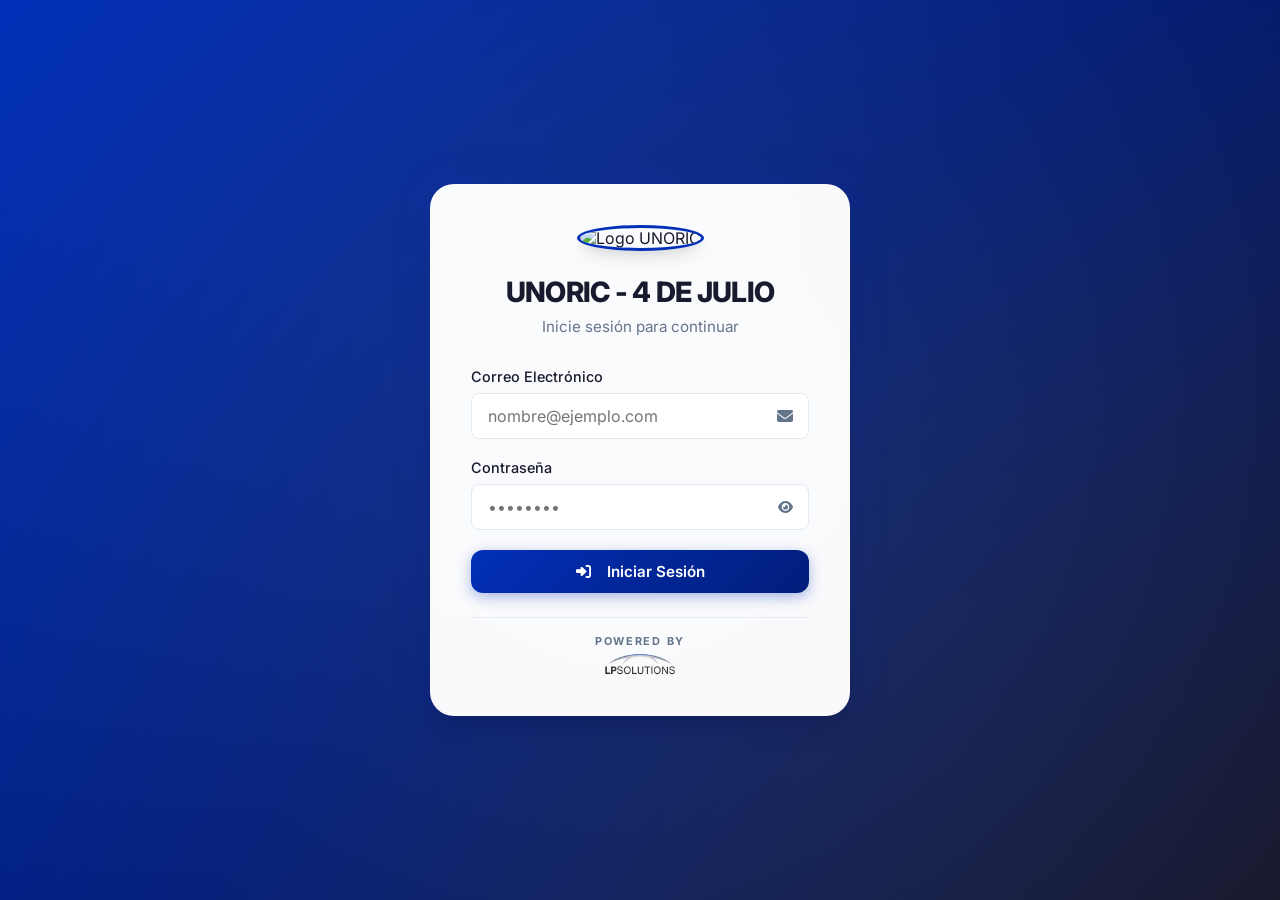
==== commit e37cf389: "Refactor code structure for improved readability and maintainability" ====
--- a/index.html
+++ b/index.html
@@ -50,6 +50,11 @@
                 </button>
                 <div id="login-error" class="error-message"></div>
             </form>
+
+            <div class="brand-signature brand-signature-login" aria-label="Powered by LPSOLUTIONS">
+                <span class="brand-signature-label">Powered by</span>
+                <img src="img/LPpng/lpsolutionsblack.png" alt="LPSOLUTIONS" class="brand-signature-logo brand-signature-logo-dark">
+            </div>
         </div>
     </div>
 
@@ -124,6 +129,12 @@
                 </a>
             </nav>
 
+            <div id="sidebar-version" class="sidebar-version">v--</div>
+            <div class="brand-signature brand-signature-sidebar" aria-label="Powered by LPSOLUTIONS">
+                <span class="brand-signature-label">Powered by</span>
+                <img src="img/LPpng/lpsolutionswithe.png" alt="LPSOLUTIONS" class="brand-signature-logo brand-signature-logo-light">
+            </div>
+
             <div class="user-profile">
                 <div class="user-avatar">
                     <i class="fas fa-user"></i>
@@ -146,8 +157,14 @@
     <!-- Global Loader -->
     <div id="app-loader" class="app-loader hidden" aria-hidden="true">
         <div class="app-loader-card">
-            <div class="app-loader-spinner" aria-hidden="true"></div>
-            <div id="app-loader-text" class="app-loader-text">Cargando...</div>
+            <div class="app-loader-main">
+                <div class="app-loader-spinner" aria-hidden="true"></div>
+                <div id="app-loader-text" class="app-loader-text">Cargando...</div>
+            </div>
+            <div class="brand-signature brand-signature-loader" aria-label="Powered by LPSOLUTIONS">
+                <span class="brand-signature-label">Powered by</span>
+                <img src="img/LPpng/lpsolutionsblack.png" alt="LPSOLUTIONS" class="brand-signature-logo brand-signature-logo-dark">
+            </div>
         </div>
     </div>
 
@@ -304,17 +321,115 @@
         </div>
     </div>
 
+    <div id="update-required-modal" class="modal hidden" aria-hidden="true" role="dialog" aria-modal="true">
+        <div class="modal-backdrop update-required-backdrop"></div>
+        <div class="modal-card update-required-card" role="document">
+            <div class="update-required-badge">Nueva versión obligatoria</div>
+            <div class="modal-title">Actualizando la aplicación</div>
+            <div id="update-required-body" class="update-required-body">
+                Se detectó una nueva versión y debes actualizar para continuar usando el sistema.
+            </div>
+            <div class="update-required-status">
+                <div class="app-loader-spinner" aria-hidden="true"></div>
+                <span id="update-required-status-text">Preparando actualización...</span>
+            </div>
+            <button id="update-required-action" class="btn btn-primary update-required-action" type="button">
+                Actualizar ahora
+            </button>
+        </div>
+    </div>
+
     <!-- Scripts -->
-    <script src="js/config.js"></script>
+    <script>
+        window.__APP_VERSION__ = '5.1.4';
+    </script>
+    <script src="js/config.js?v=5.1.4"></script>
     <script src="https://cdn.jsdelivr.net/npm/jspdf@2.5.1/dist/jspdf.umd.min.js"></script>
     <script src="https://cdn.jsdelivr.net/npm/jspdf-autotable@3.8.2/dist/jspdf.plugin.autotable.min.js"></script>
-    <script src="js/app.js?v=7"></script>
+    <script src="js/app.js?v=5.1.4"></script>
     <script>
         if ('serviceWorker' in navigator) {
-            window.addEventListener('load', () => {
-                navigator.serviceWorker.register('./service-worker.js')
-                    .then(reg => console.log('Service Worker registrado con éxito:', reg.scope))
-                    .catch(err => console.error('Error al registrar el Service Worker:', err));
+            window.addEventListener('load', async () => {
+                const appVersion = window.__APP_VERSION__ || '5.1.4';
+                const updateMarkerKey = 'unoric-sw-updated-version';
+                const updateModal = document.getElementById('update-required-modal');
+                const updateBody = document.getElementById('update-required-body');
+                const updateStatusText = document.getElementById('update-required-status-text');
+                const updateAction = document.getElementById('update-required-action');
+                let pendingWorker = null;
+
+                const showForcedUpdateModal = (message, status = 'Actualizando...') => {
+                    if (updateBody) updateBody.textContent = message;
+                    if (updateStatusText) updateStatusText.textContent = status;
+                    if (updateModal) {
+                        updateModal.classList.remove('hidden');
+                        updateModal.setAttribute('aria-hidden', 'false');
+                    }
+                    document.body.classList.add('update-required-open');
+                };
+
+                const activateUpdate = (worker) => {
+                    pendingWorker = worker || pendingWorker;
+                    if (!pendingWorker) return;
+                    showForcedUpdateModal(
+                        `Se detectó la versión ${appVersion}. Debes actualizar para continuar usando el sistema.`,
+                        'Instalando actualización...'
+                    );
+                    pendingWorker.postMessage({ type: 'SKIP_WAITING' });
+                };
+
+                if (updateAction) {
+                    updateAction.addEventListener('click', () => {
+                        showForcedUpdateModal(
+                            `Se detectó la versión ${appVersion}. Debes actualizar para continuar usando el sistema.`,
+                            'Forzando actualización...'
+                        );
+                        activateUpdate(pendingWorker);
+                        window.setTimeout(() => window.location.reload(), 900);
+                    });
+                }
+
+                navigator.serviceWorker.addEventListener('controllerchange', () => {
+                    if (sessionStorage.getItem(updateMarkerKey) === appVersion) return;
+                    sessionStorage.setItem(updateMarkerKey, appVersion);
+                    showForcedUpdateModal(
+                        `La versión ${appVersion} ya está lista. Recargando la aplicación...`,
+                        'Recargando...'
+                    );
+                    window.location.reload();
+                });
+
+                try {
+                    const reg = await navigator.serviceWorker.register(`./service-worker.js?v=${appVersion}`);
+                    const versionEl = document.getElementById('sidebar-version');
+                    if (versionEl) versionEl.textContent = `v${appVersion}`;
+
+                    if (reg.waiting) {
+                        pendingWorker = reg.waiting;
+                        activateUpdate(reg.waiting);
+                    }
+
+                    reg.addEventListener('updatefound', () => {
+                        const newWorker = reg.installing;
+                        if (!newWorker) return;
+
+                        newWorker.addEventListener('statechange', () => {
+                            if (newWorker.state === 'installed' && navigator.serviceWorker.controller) {
+                                pendingWorker = newWorker;
+                                activateUpdate(newWorker);
+                            }
+                        });
+                    });
+
+                    window.addEventListener('focus', () => {
+                        reg.update().catch((err) => console.warn('No se pudo verificar nueva versión:', err));
+                    });
+
+                    reg.update().catch((err) => console.warn('No se pudo forzar revisión del SW:', err));
+                    console.log('Service Worker registrado con éxito:', reg.scope);
+                } catch (err) {
+                    console.error('Error al registrar el Service Worker:', err);
+                }
             });
         }
     </script>
--- a/css/styles.css
+++ b/css/styles.css
@@ -143,6 +143,41 @@
     color: var(--text-muted);
     margin-bottom: 2rem;
     font-size: 0.95rem;
+}
+
+.brand-signature {
+    display: flex;
+    flex-direction: column;
+    align-items: center;
+    gap: 0.35rem;
+}
+
+.brand-signature-label {
+    font-size: 0.68rem;
+    font-weight: 700;
+    letter-spacing: 0.16em;
+    text-transform: uppercase;
+}
+
+.brand-signature-logo {
+    display: block;
+    width: auto;
+    object-fit: contain;
+}
+
+.brand-signature-login {
+    margin-top: 1.5rem;
+    padding-top: 1rem;
+    border-top: 1px solid rgba(2, 48, 185, 0.08);
+}
+
+.brand-signature-login .brand-signature-label {
+    color: var(--text-muted);
+}
+
+.brand-signature-login .brand-signature-logo {
+    height: 22px;
+    opacity: 0.82;
 }
 
 .form-group {
@@ -526,6 +561,28 @@
     overflow-y: auto;
 }
 
+.sidebar-version {
+    padding: 0 1rem 0.75rem;
+    color: rgba(255, 255, 255, 0.48);
+    font-size: 0.72rem;
+    letter-spacing: 0.12em;
+    text-transform: uppercase;
+    text-align: center;
+}
+
+.brand-signature-sidebar {
+    padding: 0 1rem 1rem;
+}
+
+.brand-signature-sidebar .brand-signature-label {
+    color: rgba(255, 255, 255, 0.45);
+}
+
+.brand-signature-sidebar .brand-signature-logo {
+    height: 16px;
+    opacity: 0.88;
+}
+
 .nav-item {
     display: flex;
     align-items: center;
@@ -794,6 +851,14 @@
     box-shadow: var(--shadow);
     padding: 1.25rem 1.5rem;
     display: flex;
+    flex-direction: column;
+    align-items: center;
+    gap: 0.9rem;
+    min-width: 220px;
+}
+
+.app-loader-main {
+    display: flex;
     align-items: center;
     gap: 0.75rem;
 }
@@ -810,6 +875,15 @@
 .app-loader-text {
     color: var(--text-color);
     font-weight: 600;
+}
+
+.brand-signature-loader .brand-signature-label {
+    color: var(--text-muted);
+}
+
+.brand-signature-loader .brand-signature-logo {
+    height: 20px;
+    opacity: 0.82;
 }
 
 @keyframes appSpin {
@@ -906,6 +980,58 @@
     margin-top: 1rem;
     padding-top: 1rem;
     border-top: 1px solid var(--border-color);
+}
+
+body.update-required-open {
+    overflow: hidden;
+}
+
+.update-required-backdrop {
+    background: rgba(2, 6, 23, 0.72);
+    backdrop-filter: blur(4px);
+}
+
+.update-required-card {
+    max-width: 420px;
+    padding: 1.5rem;
+    text-align: center;
+    border: 1px solid color-mix(in srgb, var(--primary-color) 18%, var(--border-color));
+    box-shadow: var(--shadow-xl);
+}
+
+.update-required-badge {
+    display: inline-flex;
+    align-items: center;
+    justify-content: center;
+    padding: 0.35rem 0.7rem;
+    margin-bottom: 1rem;
+    border-radius: 999px;
+    background: color-mix(in srgb, var(--primary-color) 12%, white);
+    color: var(--primary-color);
+    font-size: 0.72rem;
+    font-weight: 800;
+    letter-spacing: 0.08em;
+    text-transform: uppercase;
+}
+
+.update-required-body {
+    margin-top: 0.85rem;
+    color: var(--text-muted);
+    line-height: 1.6;
+}
+
+.update-required-status {
+    margin-top: 1.25rem;
+    display: flex;
+    align-items: center;
+    justify-content: center;
+    gap: 0.75rem;
+    color: var(--text-color);
+    font-weight: 700;
+}
+
+.update-required-action {
+    margin-top: 1.5rem;
 }
 
 /* Switch */
